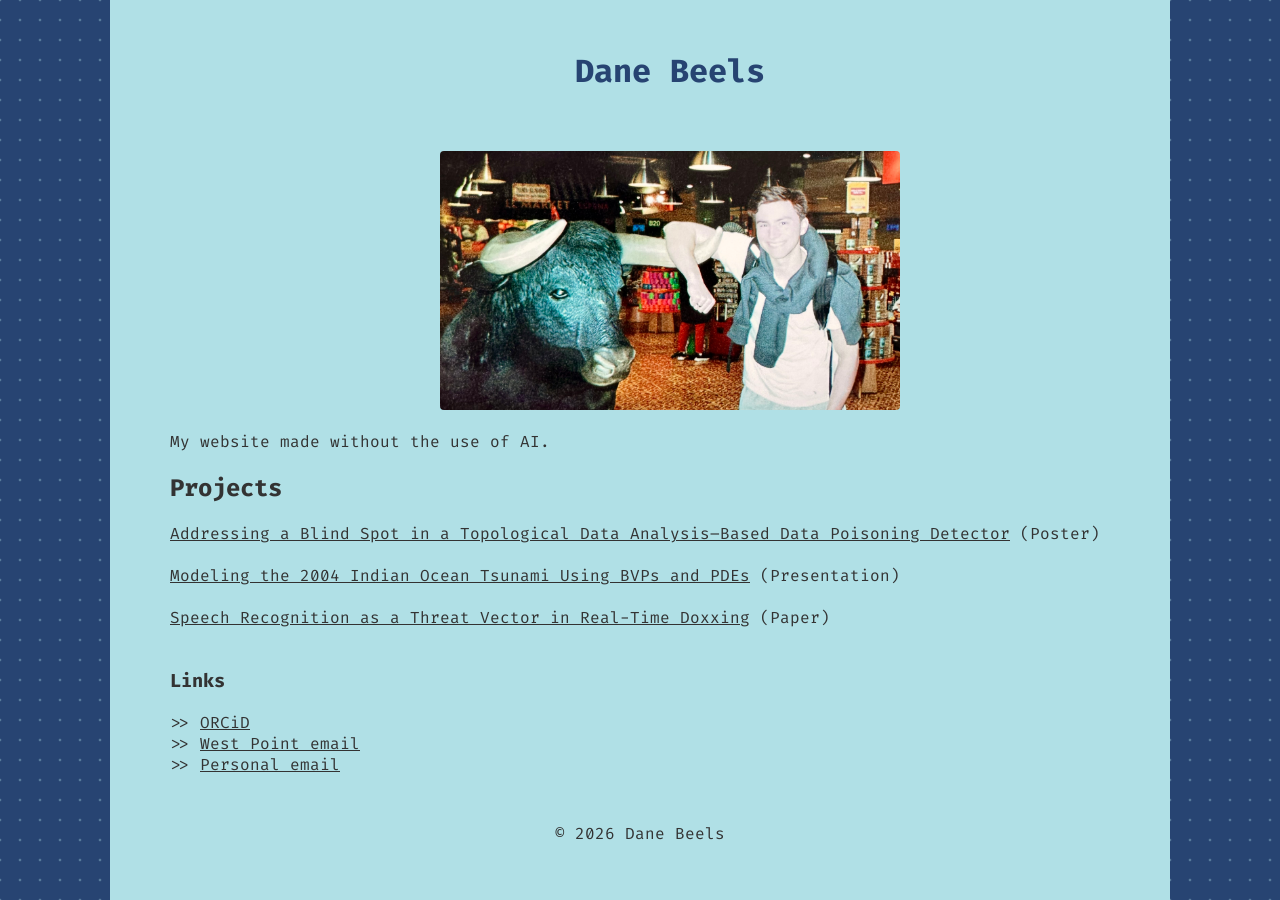
==== index.html @ ebd02419 "Added projects" ====
<!DOCTYPE html>
<html lang="en">
  <head>
    <meta charset="UTF-8">

    <!-- Standard Favicons -->
    <link rel="icon" type="image/x-icon" href="favicon_io/favicon.ico">
    <link rel="icon" type="image/png" sizes="32x32" href="favicon_io/favicon-32x32.png">
    <link rel="icon" type="image/png" sizes="16x16" href="favicon_io/favicon-16x16.png">

    <!-- Apple Devices -->
    <link rel="apple-touch-icon" sizes="180x180" href="favicon_io/apple-touch-icon.png">

    <!-- Android/Chrome Manifest -->
    <link rel="manifest" href="favicon_io/site.webmanifest">

    <meta name="viewport" content="width=device-width, initial-scale=1.0">
    <meta http-equiv="X-UA-Compatible" content="ie=edge">
    <title>Dane Beels</title>
    <link rel="stylesheet" href="styles.css">

    <link rel="preconnect" href="https://fonts.googleapis.com">
    <link rel="preconnect" href="https://fonts.gstatic.com" crossorigin>
    <link href="https://fonts.googleapis.com/css2?family=Fira+Code:wght@300..700&display=swap" rel="stylesheet">
  </head>
  <body>
    <div class="side-bar side-bar--left" aria-hidden="true"></div>
    <div class="side-bar side-bar--right" aria-hidden="true"></div>
    <main>
        <br><h1 class="text-center">Dane Beels</h1><br>

        <figure id="profile-pic">
          <img src="DaneBull.jpg" alt="Picture of me and a bull">
        </figure>
        
        My website made without the use of AI.<br>

        <h2>Projects</h2>

        <a href="pdfs/tda_poster.pdf">Addressing a Blind Spot in a Topological Data Analysis–Based Data Poisoning Detector</a> (Poster)<br><br>
        
        <a href="pdfs/tsunami_pdes.pdf">Modeling the 2004 Indian Ocean Tsunami Using BVPs and PDEs</a> (Presentation)<br><br>

        <a href="pdfs/real_time_doxxing.pdf">Speech Recognition as a Threat Vector in Real-Time Doxxing</a> (Paper)<br><br>

        <h3>Links</h3>
        
        >> <a href="https://orcid.org/0009-0001-8528-115X">ORCiD</a><br>

        >> <a href="mailto:christian.beels@westpoint.edu">West Point email</a><br>

        >> <a href="mailto:cdanebeels@gmail.com">Personal email</a><br>
    </main>
    <footer class="text-center">
        &copy; <span id="year"></span> Dane Beels
    </footer>
    <script src="index.js"></script>
  </body>
</html>
---- styles.css ----
body {
  background-color: powderblue;
  font-family: "Fira Code", monospace;
  font-size: 1rem;
  color: #333333;
  margin-left: 110px;
  margin-right: 110px;
}

.text-center {
  text-align: center;
}

.side-bar {
  position: fixed;
  top: 0;
  bottom: 0;
  width: 110px;
  background-color: #274472;
  background-image: radial-gradient(circle, rgba(176, 224, 230, 0.35) 1.5px, transparent 1.6px);
  background-size: 20px 20px;
  background-position: 10px 10px;
  z-index: -1;
}
.side-bar--left { left: 0; }
.side-bar--right { right: 0; }

@media (max-width: 900px) {
  .side-bar {
    display: none;
  }
  body {
    margin-left: 0;
    margin-right: 0;
  }
}

h1 {
  color: #274472;
}
p {
  color: #2F4F4F;
}
footer {
  margin-top: 3rem;
}
a {
  color: #333333;
}
a:visited {
  color: #333333;
}
#profile-pic img {
  width: 50%;
  aspect-ratio: 16 / 9;
  object-fit: cover;
  height: auto;
  border-radius: 4px;
}
#profile-pic {
  text-align: center;
}
main {
  padding-left: 60px;
}
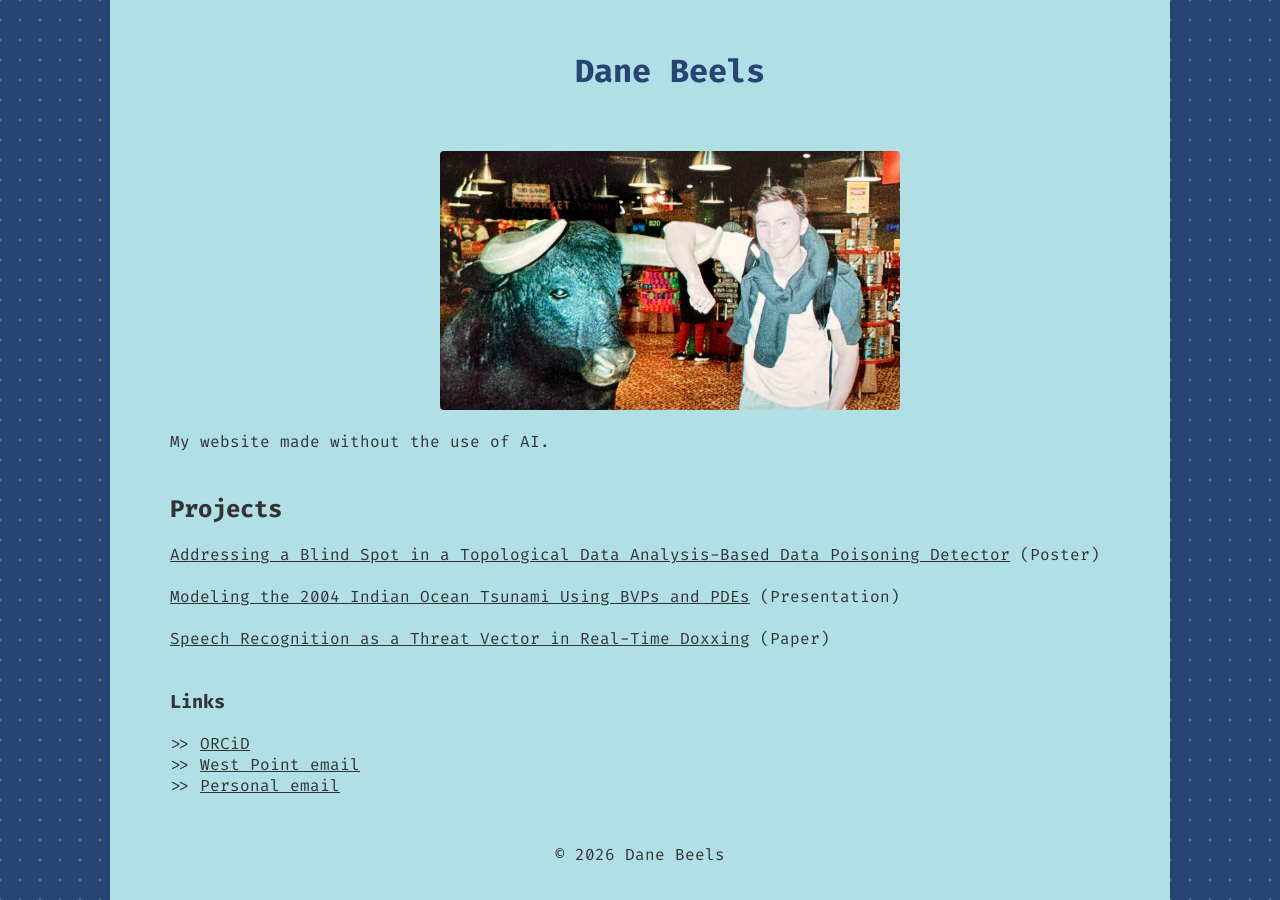
==== commit 32654d82: "Minor changes" ====
--- a/index.html
+++ b/index.html
@@ -33,11 +33,11 @@
           <img src="DaneBull.jpg" alt="Picture of me and a bull">
         </figure>
         
-        My website made without the use of AI.<br>
+        My website made without the use of AI.<br><br>
 
         <h2>Projects</h2>
 
-        <a href="pdfs/tda_poster.pdf">Addressing a Blind Spot in a Topological Data Analysis–Based Data Poisoning Detector</a> (Poster)<br><br>
+        <a href="pdfs/tda_poster.pdf">Addressing a Blind Spot in a Topological Data Analysis-Based Data Poisoning Detector</a> (Poster)<br><br>
         
         <a href="pdfs/tsunami_pdes.pdf">Modeling the 2004 Indian Ocean Tsunami Using BVPs and PDEs</a> (Presentation)<br><br>
 
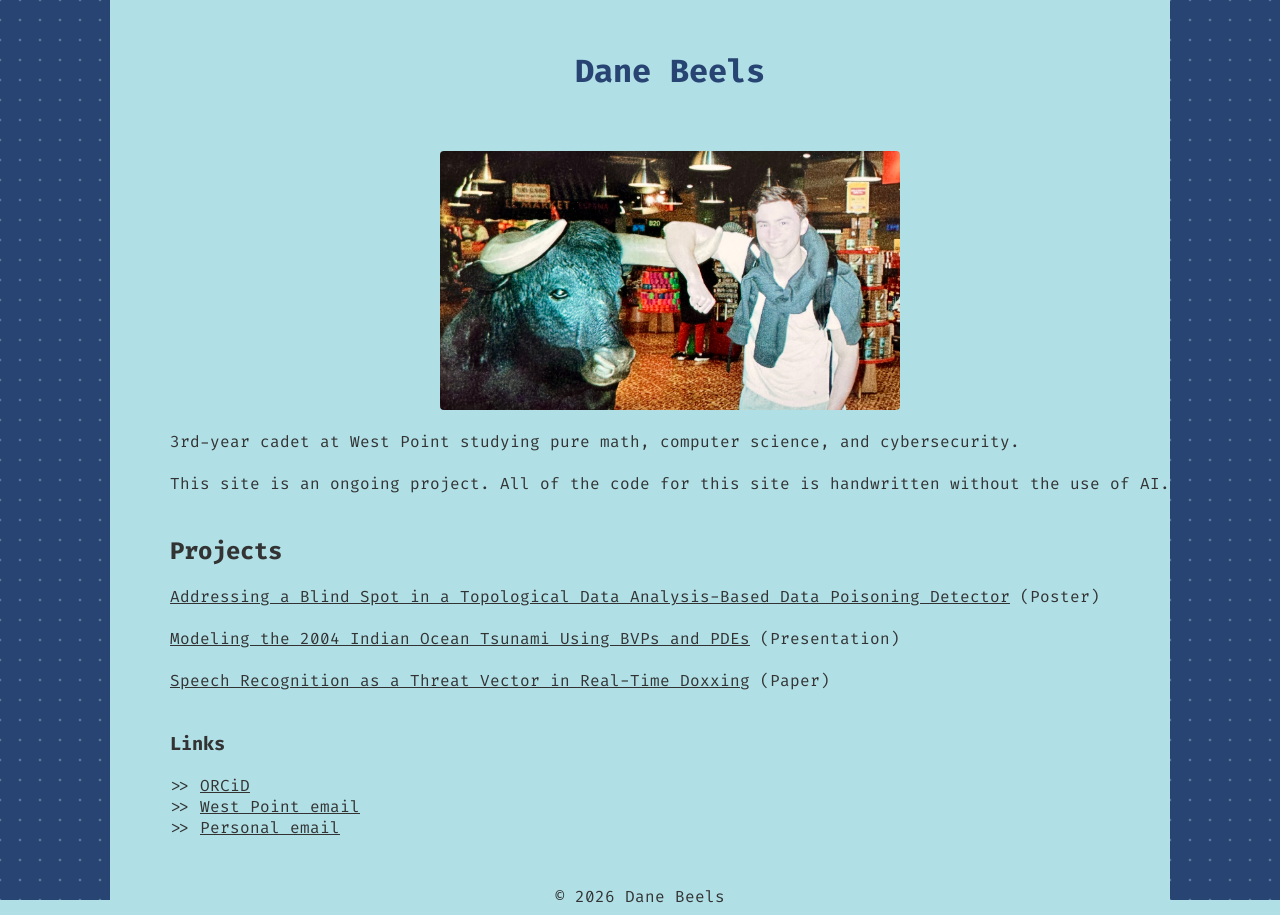
==== commit b7c62d5e: "Updated index html" ====
--- a/index.html
+++ b/index.html
@@ -33,7 +33,9 @@
           <img src="DaneBull.jpg" alt="Picture of me and a bull">
         </figure>
         
-        My website made without the use of AI.<br><br>
+        3rd-year cadet at West Point studying pure math, computer science, and cybersecurity.<br><br>
+        
+        This site is an ongoing project. All of the code for this site is handwritten without the use of AI.<br><br>
 
         <h2>Projects</h2>
 
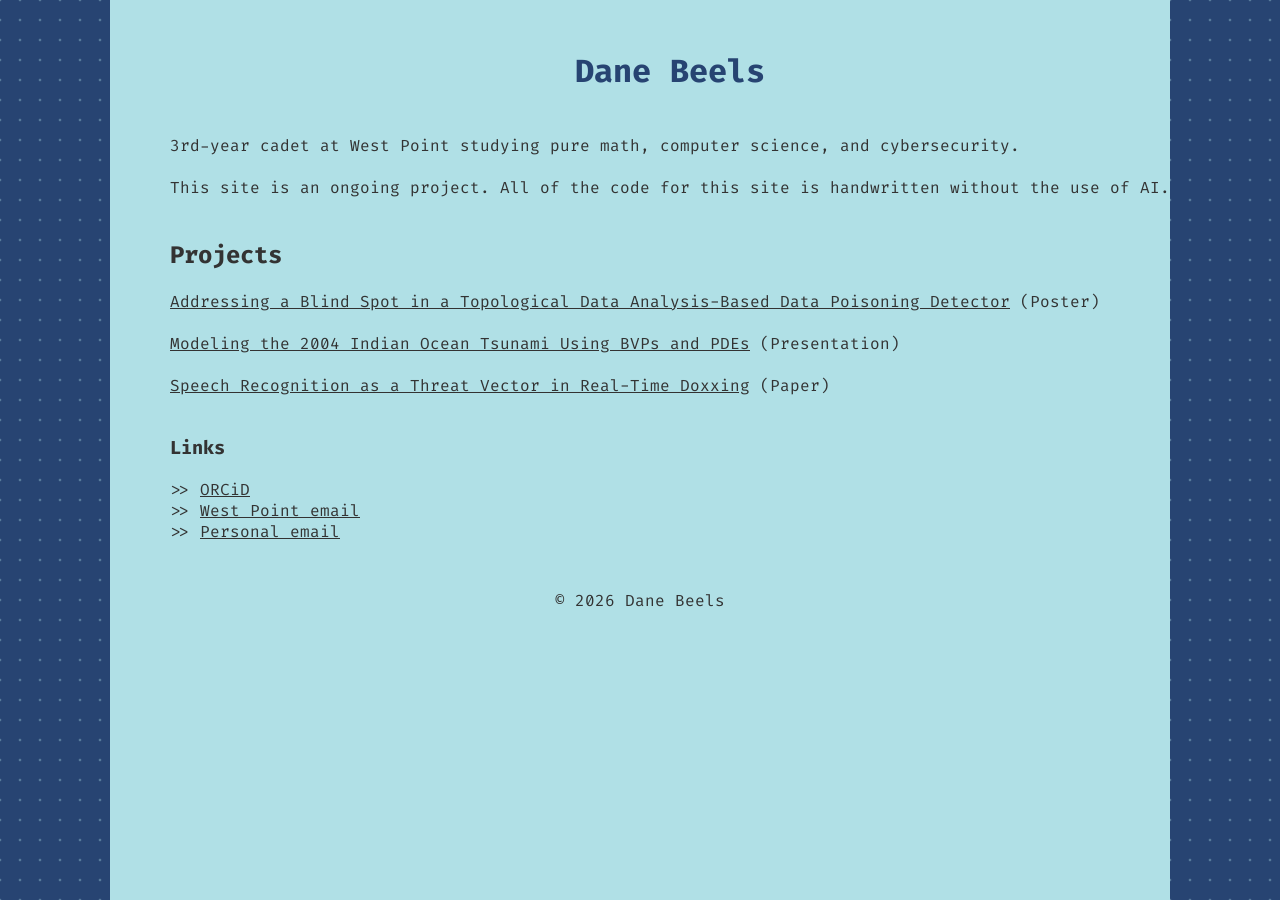
==== commit 306c175b: "rm photo" ====
--- a/index.html
+++ b/index.html
@@ -28,10 +28,6 @@
     <div class="side-bar side-bar--right" aria-hidden="true"></div>
     <main>
         <br><h1 class="text-center">Dane Beels</h1><br>
-
-        <figure id="profile-pic">
-          <img src="DaneBull.jpg" alt="Picture of me and a bull">
-        </figure>
         
         3rd-year cadet at West Point studying pure math, computer science, and cybersecurity.<br><br>
         
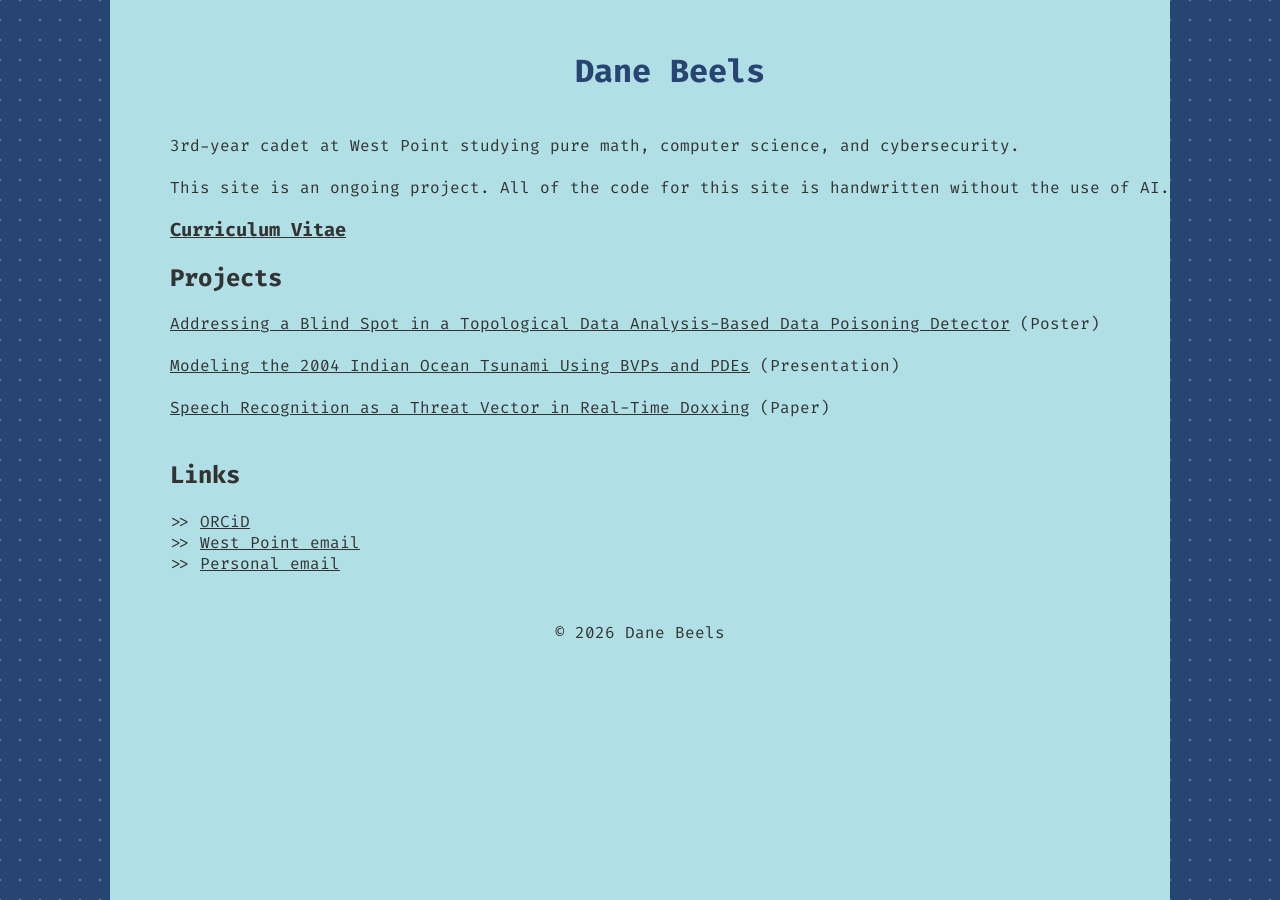
==== commit 3d2c1ced: "added cv" ====
--- a/index.html
+++ b/index.html
@@ -31,7 +31,9 @@
         
         3rd-year cadet at West Point studying pure math, computer science, and cybersecurity.<br><br>
         
-        This site is an ongoing project. All of the code for this site is handwritten without the use of AI.<br><br>
+        This site is an ongoing project. All of the code for this site is handwritten without the use of AI.
+
+        <h3><a href="pdfs/cv.pdf">Curriculum Vitae</a></h3>
 
         <h2>Projects</h2>
 
@@ -41,7 +43,7 @@
 
         <a href="pdfs/real_time_doxxing.pdf">Speech Recognition as a Threat Vector in Real-Time Doxxing</a> (Paper)<br><br>
 
-        <h3>Links</h3>
+        <h2>Links</h2>
         
         >> <a href="https://orcid.org/0009-0001-8528-115X">ORCiD</a><br>
 
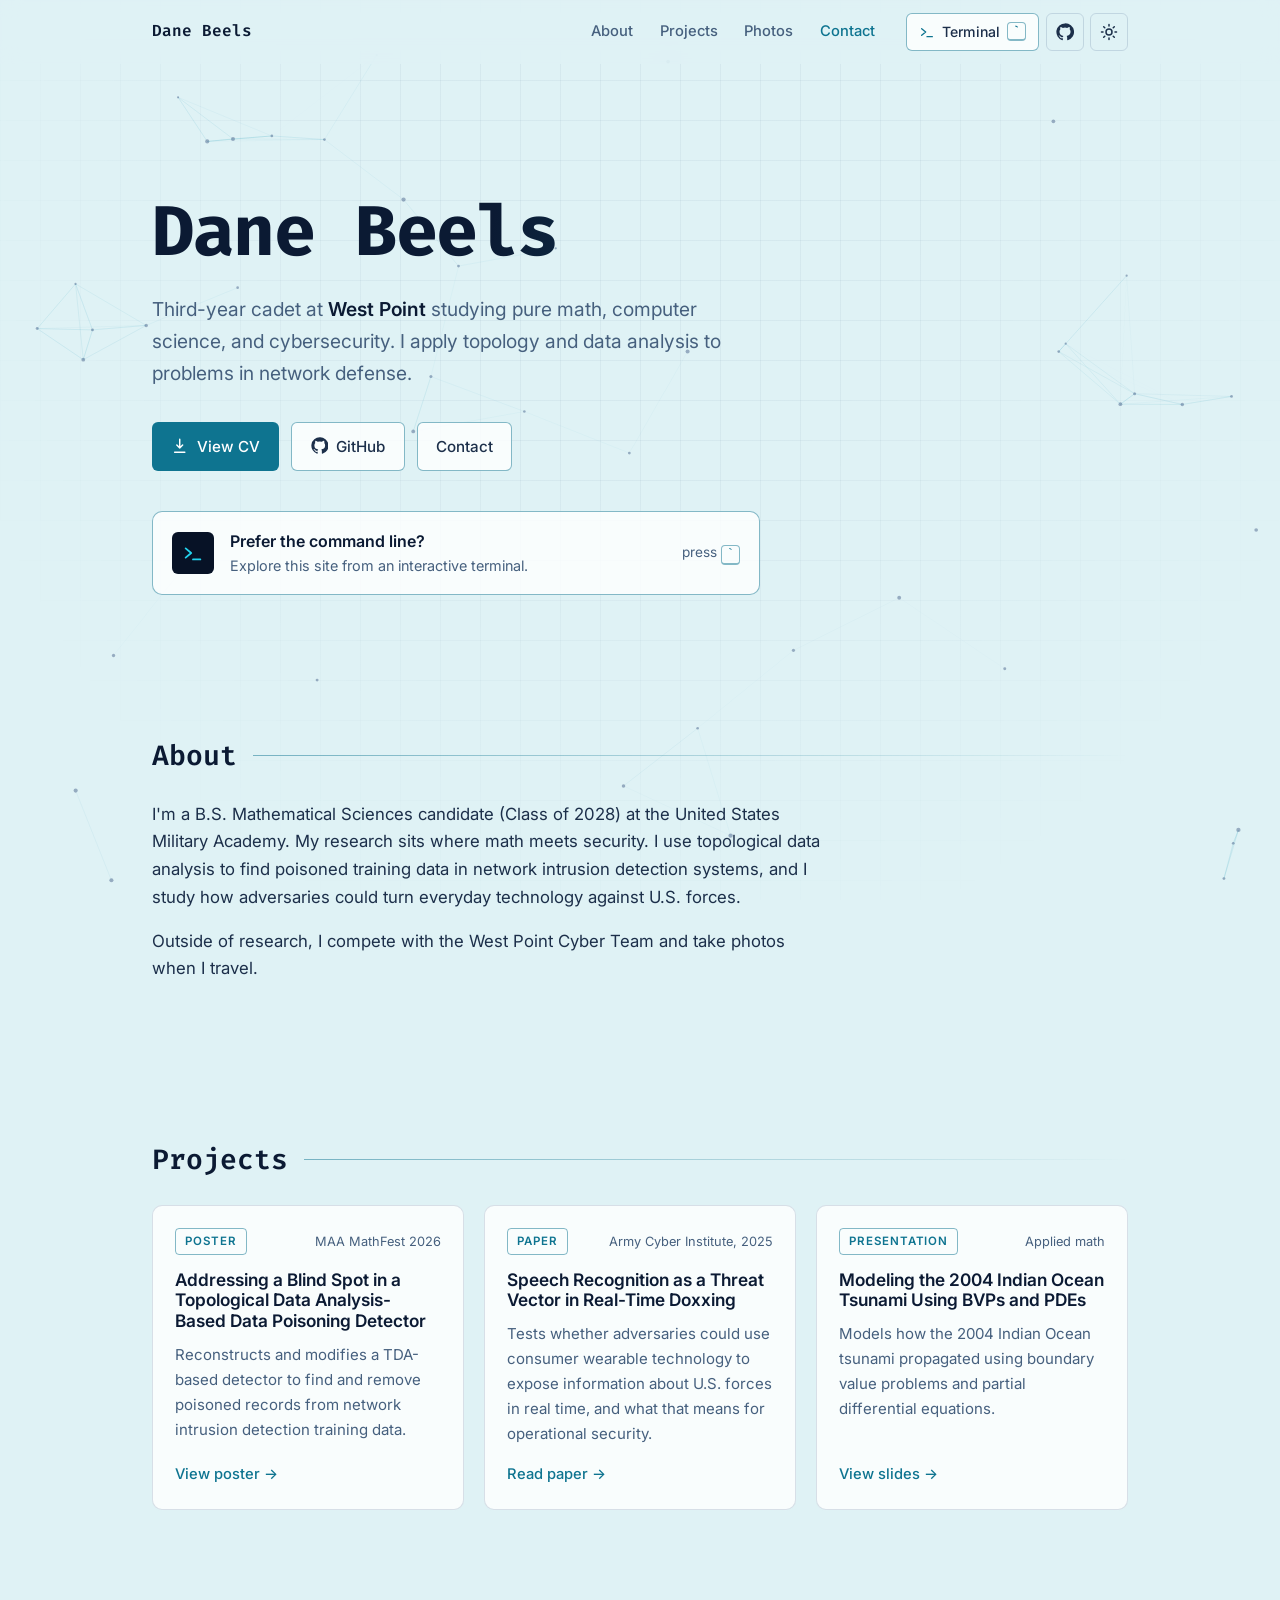
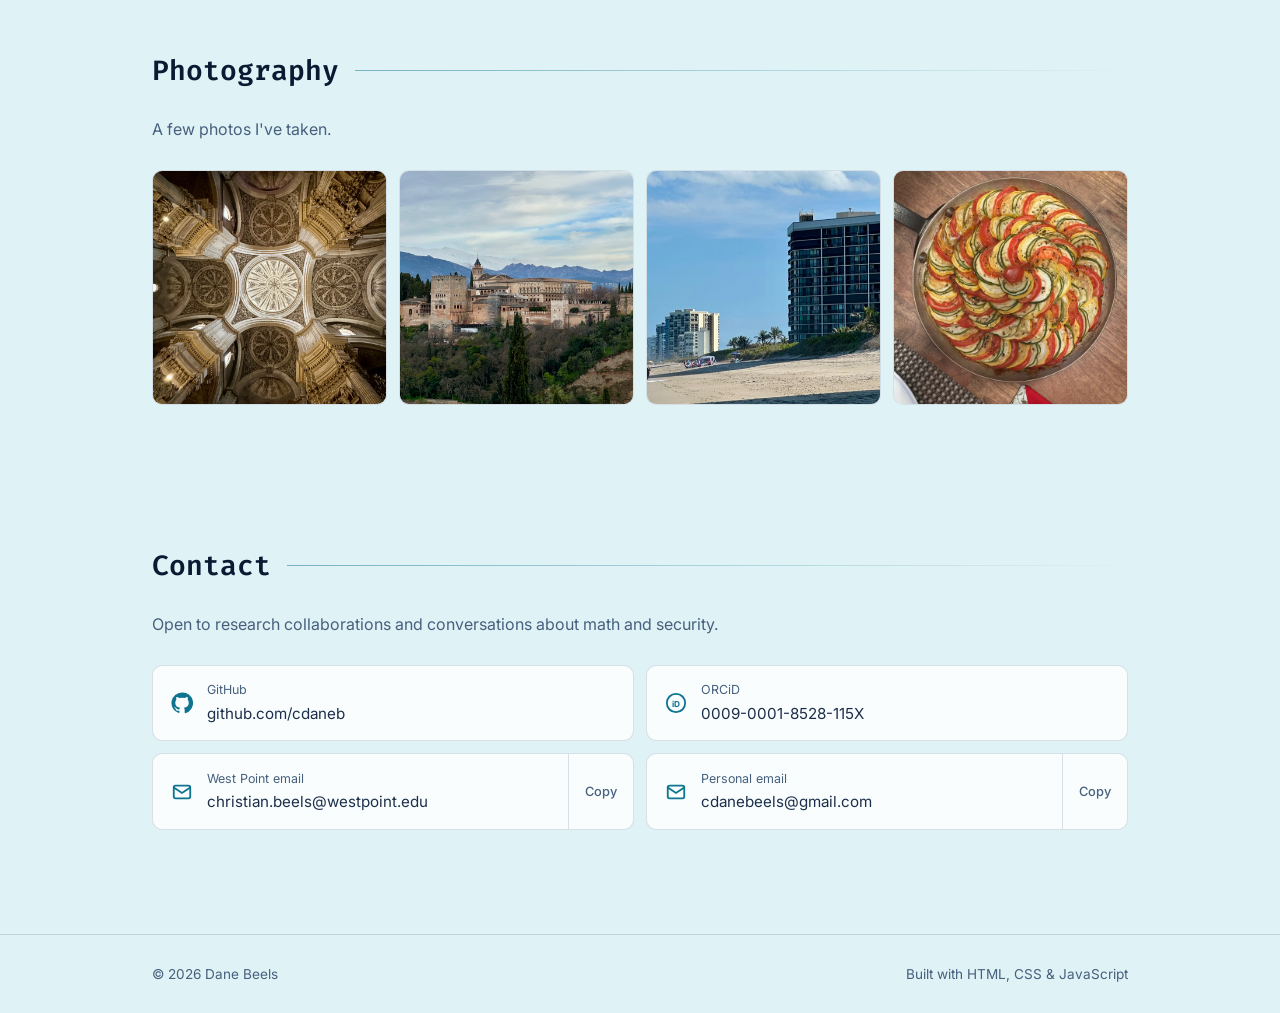
==== commit 0e86d1b0: "minor changes" ====
--- a/index.html
+++ b/index.html
@@ -1,59 +1,292 @@
 <!DOCTYPE html>
-<html lang="en">
+<html lang="en" data-theme="dark">
   <head>
     <meta charset="UTF-8">
-
-    <!-- Standard Favicons -->
+    <meta name="viewport" content="width=device-width, initial-scale=1.0">
+    <title>Dane Beels</title>
+    <meta name="description" content="Dane Beels: West Point cadet studying mathematical sciences, computer science, and cybersecurity. Research in topological data analysis and network defense.">
+    <meta name="author" content="Christian Dane Beels">
+    <link rel="canonical" href="https://cdaneb.github.io/">
+
+    <!-- Open Graph / social -->
+    <meta property="og:type" content="website">
+    <meta property="og:url" content="https://cdaneb.github.io/">
+    <meta property="og:title" content="Dane Beels">
+    <meta property="og:description" content="West Point cadet studying math, computer science, and cybersecurity.">
+    <meta name="twitter:card" content="summary">
+
+    <meta name="theme-color" content="#0B1A33">
+
+    <!-- Favicons -->
     <link rel="icon" type="image/x-icon" href="favicon_io/favicon.ico">
     <link rel="icon" type="image/png" sizes="32x32" href="favicon_io/favicon-32x32.png">
     <link rel="icon" type="image/png" sizes="16x16" href="favicon_io/favicon-16x16.png">
-
-    <!-- Apple Devices -->
     <link rel="apple-touch-icon" sizes="180x180" href="favicon_io/apple-touch-icon.png">
-
-    <!-- Android/Chrome Manifest -->
     <link rel="manifest" href="favicon_io/site.webmanifest">
 
-    <meta name="viewport" content="width=device-width, initial-scale=1.0">
-    <meta http-equiv="X-UA-Compatible" content="ie=edge">
-    <title>Dane Beels</title>
-    <link rel="stylesheet" href="styles.css">
-
+    <!-- Fonts -->
     <link rel="preconnect" href="https://fonts.googleapis.com">
     <link rel="preconnect" href="https://fonts.gstatic.com" crossorigin>
-    <link href="https://fonts.googleapis.com/css2?family=Fira+Code:wght@300..700&display=swap" rel="stylesheet">
+    <link href="https://fonts.googleapis.com/css2?family=Fira+Code:wght@400;500;600;700&family=Inter:wght@400;500;600;700&display=swap" rel="stylesheet">
+
+    <!-- Apply saved / preferred theme before first paint to avoid a flash -->
+    <script>
+      (function () {
+        var theme = "dark";
+        try {
+          var saved = localStorage.getItem("theme");
+          if (saved === "light" || saved === "dark") theme = saved;
+          else if (window.matchMedia("(prefers-color-scheme: light)").matches) theme = "light";
+        } catch (e) {}
+        document.documentElement.setAttribute("data-theme", theme);
+        document.documentElement.classList.add("js");
+      })();
+    </script>
+
+    <link rel="stylesheet" href="styles.css">
   </head>
   <body>
-    <div class="side-bar side-bar--left" aria-hidden="true"></div>
-    <div class="side-bar side-bar--right" aria-hidden="true"></div>
-    <main>
-        <br><h1 class="text-center">Dane Beels</h1><br>
-        
-        3rd-year cadet at West Point studying pure math, computer science, and cybersecurity.<br><br>
-        
-        This site is an ongoing project. All of the code for this site is handwritten without the use of AI.
-
-        <h3><a href="pdfs/cv.pdf">Curriculum Vitae</a></h3>
-
-        <h2>Projects</h2>
-
-        <a href="pdfs/tda_poster.pdf">Addressing a Blind Spot in a Topological Data Analysis-Based Data Poisoning Detector</a> (Poster)<br><br>
-        
-        <a href="pdfs/tsunami_pdes.pdf">Modeling the 2004 Indian Ocean Tsunami Using BVPs and PDEs</a> (Presentation)<br><br>
-
-        <a href="pdfs/real_time_doxxing.pdf">Speech Recognition as a Threat Vector in Real-Time Doxxing</a> (Paper)<br><br>
-
-        <h2>Links</h2>
-        
-        >> <a href="https://orcid.org/0009-0001-8528-115X">ORCiD</a><br>
-
-        >> <a href="mailto:christian.beels@westpoint.edu">West Point email</a><br>
-
-        >> <a href="mailto:cdanebeels@gmail.com">Personal email</a><br>
+    <a class="skip-link" href="#main">Skip to content</a>
+
+    <canvas id="bg-canvas" aria-hidden="true"></canvas>
+    <div class="bg-grid" aria-hidden="true"></div>
+
+    <!-- ============ NAV ============ -->
+    <header class="site-header">
+      <nav class="nav container" aria-label="Primary">
+        <a class="nav__logo" href="#top">Dane Beels</a>
+
+        <button class="nav__toggle" type="button" aria-expanded="false" aria-controls="nav-menu" aria-label="Toggle navigation">
+          <span></span><span></span><span></span>
+        </button>
+
+        <div class="nav__menu" id="nav-menu">
+          <ul class="nav__links">
+            <li><a href="#about">About</a></li>
+            <li><a href="#projects">Projects</a></li>
+            <li><a href="#photos">Photos</a></li>
+            <li><a href="#contact">Contact</a></li>
+          </ul>
+          <div class="nav__actions">
+            <button class="term-btn" type="button" data-open-terminal title="Open the terminal">
+              <svg viewBox="0 0 24 24" aria-hidden="true"><path d="M4 17l6-5-6-5M12 19h8" fill="none" stroke="currentColor" stroke-width="2" stroke-linecap="round" stroke-linejoin="round"/></svg>
+              Terminal <kbd aria-hidden="true">`</kbd>
+            </button>
+            <a class="icon-btn" href="https://github.com/cdaneb" target="_blank" rel="noopener" aria-label="GitHub profile" title="GitHub">
+              <svg viewBox="0 0 24 24" aria-hidden="true"><path fill="currentColor" d="M12 .5a11.5 11.5 0 0 0-3.64 22.41c.58.1.79-.25.79-.56v-2c-3.2.7-3.88-1.37-3.88-1.37-.53-1.33-1.29-1.69-1.29-1.69-1.04-.71.08-.7.08-.7 1.16.08 1.77 1.19 1.77 1.19 1.03 1.77 2.7 1.26 3.36.96.1-.75.4-1.26.73-1.55-2.56-.29-5.25-1.28-5.25-5.69 0-1.26.45-2.29 1.19-3.1-.12-.29-.52-1.46.11-3.05 0 0 .97-.31 3.17 1.18a11 11 0 0 1 5.77 0c2.2-1.49 3.17-1.18 3.17-1.18.63 1.59.23 2.76.11 3.05.74.81 1.19 1.84 1.19 3.1 0 4.42-2.69 5.39-5.26 5.68.41.36.78 1.06.78 2.14v3.17c0 .31.21.67.8.56A11.5 11.5 0 0 0 12 .5Z"/></svg>
+            </a>
+            <button class="icon-btn" type="button" id="theme-toggle" aria-label="Toggle light/dark theme" title="Toggle theme">
+              <svg class="icon-sun" viewBox="0 0 24 24" aria-hidden="true"><circle cx="12" cy="12" r="4" fill="none" stroke="currentColor" stroke-width="2"/><path d="M12 2v2M12 20v2M4.93 4.93l1.41 1.41M17.66 17.66l1.41 1.41M2 12h2M20 12h2M4.93 19.07l1.41-1.41M17.66 6.34l1.41-1.41" stroke="currentColor" stroke-width="2" stroke-linecap="round"/></svg>
+              <svg class="icon-moon" viewBox="0 0 24 24" aria-hidden="true"><path d="M21 12.8A9 9 0 1 1 11.2 3a7 7 0 0 0 9.8 9.8Z" fill="none" stroke="currentColor" stroke-width="2" stroke-linejoin="round"/></svg>
+            </button>
+          </div>
+        </div>
+      </nav>
+    </header>
+
+    <main id="main">
+      <!-- ============ HERO ============ -->
+      <section class="hero container" id="top">
+        <h1 class="hero__name">Dane Beels</h1>
+        <p class="hero__lead">
+          Third-year cadet at <strong>West Point</strong> studying pure math, computer science, and cybersecurity.
+          I apply topology and data analysis to problems in network defense.
+        </p>
+        <div class="hero__cta">
+          <a class="btn btn--primary" href="pdfs/beels_cv.pdf" target="_blank" rel="noopener">
+            <svg viewBox="0 0 24 24" aria-hidden="true"><path d="M12 3v12m0 0l-4-4m4 4l4-4M5 21h14" fill="none" stroke="currentColor" stroke-width="2" stroke-linecap="round" stroke-linejoin="round"/></svg>
+            View CV
+          </a>
+          <a class="btn btn--ghost" href="https://github.com/cdaneb" target="_blank" rel="noopener">
+            <svg viewBox="0 0 24 24" aria-hidden="true"><path fill="currentColor" d="M12 .5a11.5 11.5 0 0 0-3.64 22.41c.58.1.79-.25.79-.56v-2c-3.2.7-3.88-1.37-3.88-1.37-.53-1.33-1.29-1.69-1.29-1.69-1.04-.71.08-.7.08-.7 1.16.08 1.77 1.19 1.77 1.19 1.03 1.77 2.7 1.26 3.36.96.1-.75.4-1.26.73-1.55-2.56-.29-5.25-1.28-5.25-5.69 0-1.26.45-2.29 1.19-3.1-.12-.29-.52-1.46.11-3.05 0 0 .97-.31 3.17 1.18a11 11 0 0 1 5.77 0c2.2-1.49 3.17-1.18 3.17-1.18.63 1.59.23 2.76.11 3.05.74.81 1.19 1.84 1.19 3.1 0 4.42-2.69 5.39-5.26 5.68.41.36.78 1.06.78 2.14v3.17c0 .31.21.67.8.56A11.5 11.5 0 0 0 12 .5Z"/></svg>
+            GitHub
+          </a>
+          <a class="btn btn--ghost" href="#contact">Contact</a>
+        </div>
+
+        <!-- Prominent launcher for the interactive terminal -->
+        <button class="launcher" type="button" data-open-terminal>
+          <span class="launcher__icon" aria-hidden="true">
+            <svg viewBox="0 0 24 24"><path d="M4 17l6-5-6-5M12 19h8" fill="none" stroke="currentColor" stroke-width="2" stroke-linecap="round" stroke-linejoin="round"/></svg>
+          </span>
+          <span class="launcher__text">
+            <span class="launcher__title">Prefer the command line?</span>
+            <span class="launcher__sub">Explore this site from an interactive terminal.</span>
+          </span>
+          <span class="launcher__key" aria-hidden="true">press <kbd>`</kbd></span>
+        </button>
+      </section>
+
+      <!-- ============ ABOUT ============ -->
+      <section class="section container reveal" id="about" aria-labelledby="about-h">
+        <h2 class="section__title" id="about-h">About</h2>
+        <div class="prose">
+          <p>
+            I'm a B.S. Mathematical Sciences candidate (Class of 2028) at the United States Military Academy.
+            My research sits where math meets security. I use topological data analysis to find poisoned
+            training data in network intrusion detection systems, and I study how adversaries could turn everyday technology against U.S. forces.
+          </p>
+          <p>
+            Outside of research, I compete with the West Point Cyber Team and take photos when I travel.
+          </p>
+        </div>
+      </section>
+
+      <!-- ============ PROJECTS ============ -->
+      <section class="section container reveal" id="projects" aria-labelledby="projects-h">
+        <h2 class="section__title" id="projects-h">Projects</h2>
+
+        <div class="cards">
+          <article class="card">
+            <header class="card__head">
+              <span class="badge">Poster</span>
+              <span class="card__meta">MAA MathFest 2026</span>
+            </header>
+            <h3 class="card__title">Addressing a Blind Spot in a Topological Data Analysis-Based Data Poisoning Detector</h3>
+            <p class="card__desc">
+              Reconstructs and modifies a TDA-based detector to find and remove poisoned records from network intrusion detection training data.
+            </p>
+            <a class="card__link" href="pdfs/tda_poster.pdf" target="_blank" rel="noopener">View poster <span aria-hidden="true">→</span><span class="sr-only"> (PDF, opens in new tab)</span></a>
+          </article>
+
+          <article class="card">
+            <header class="card__head">
+              <span class="badge">Paper</span>
+              <span class="card__meta">Army Cyber Institute, 2025</span>
+            </header>
+            <h3 class="card__title">Speech Recognition as a Threat Vector in Real-Time Doxxing</h3>
+            <p class="card__desc">
+              Tests whether adversaries could use consumer wearable technology to expose information about U.S. forces in real time,
+              and what that means for operational security.
+            </p>
+            <a class="card__link" href="pdfs/real_time_doxxing.pdf" target="_blank" rel="noopener">Read paper <span aria-hidden="true">→</span><span class="sr-only"> (PDF, opens in new tab)</span></a>
+          </article>
+
+          <article class="card">
+            <header class="card__head">
+              <span class="badge">Presentation</span>
+              <span class="card__meta">Applied math</span>
+            </header>
+            <h3 class="card__title">Modeling the 2004 Indian Ocean Tsunami Using BVPs and PDEs</h3>
+            <p class="card__desc">
+              Models how the 2004 Indian Ocean tsunami propagated using boundary value problems and partial differential equations.
+            </p>
+            <a class="card__link" href="pdfs/tsunami_pdes.pdf" target="_blank" rel="noopener">View slides <span aria-hidden="true">→</span><span class="sr-only"> (PDF, opens in new tab)</span></a>
+          </article>
+        </div>
+      </section>
+
+      <!-- ============ PHOTOS ============ -->
+      <section class="section container reveal" id="photos" aria-labelledby="photos-h">
+        <h2 class="section__title" id="photos-h">Photography</h2>
+        <p class="section__lead">A few photos I've taken.</p>
+
+        <ul class="gallery">
+          <li>
+            <a class="gallery__item" href="images/web/granada-cathedral.jpg" data-caption="Granada Cathedral, Spain">
+              <img src="images/web/granada-cathedral-thumb.jpg" width="800" height="800" loading="lazy"
+                   alt="Looking straight up at the ornate carved stone vaults and central dome of Granada Cathedral">
+            </a>
+          </li>
+          <li>
+            <a class="gallery__item" href="images/web/alhambra.jpg" data-caption="The Alhambra and the Sierra Nevada, Granada">
+              <img src="images/web/alhambra-thumb.jpg" width="800" height="800" loading="lazy"
+                   alt="The Alhambra fortress on a wooded hill with snow-capped mountains behind it">
+            </a>
+          </li>
+          <li>
+            <a class="gallery__item" href="images/web/hutchinson-island.jpg" data-caption="Hutchinson Island, Florida">
+              <img src="images/web/hutchinson-island-thumb.jpg" width="800" height="450" loading="lazy"
+                   alt="A long sandy beach lined with high-rise condominiums under a blue sky">
+            </a>
+          </li>
+          <li>
+            <a class="gallery__item" href="images/web/ratatouille.jpg" data-caption="Ratatouille">
+              <img src="images/web/ratatouille-thumb.jpg" width="600" height="800" loading="lazy"
+                   alt="Overhead view of a ratatouille with spiraled slices of zucchini, squash, and tomato in a skillet">
+            </a>
+          </li>
+        </ul>
+      </section>
+
+      <!-- ============ CONTACT ============ -->
+      <section class="section container reveal" id="contact" aria-labelledby="contact-h">
+        <h2 class="section__title" id="contact-h">Contact</h2>
+        <p class="section__lead">Open to research collaborations and conversations about math and security.</p>
+
+        <ul class="links">
+          <li class="link-row">
+            <a href="https://github.com/cdaneb" target="_blank" rel="noopener">
+              <svg viewBox="0 0 24 24" aria-hidden="true"><path fill="currentColor" d="M12 .5a11.5 11.5 0 0 0-3.64 22.41c.58.1.79-.25.79-.56v-2c-3.2.7-3.88-1.37-3.88-1.37-.53-1.33-1.29-1.69-1.29-1.69-1.04-.71.08-.7.08-.7 1.16.08 1.77 1.19 1.77 1.19 1.03 1.77 2.7 1.26 3.36.96.1-.75.4-1.26.73-1.55-2.56-.29-5.25-1.28-5.25-5.69 0-1.26.45-2.29 1.19-3.1-.12-.29-.52-1.46.11-3.05 0 0 .97-.31 3.17 1.18a11 11 0 0 1 5.77 0c2.2-1.49 3.17-1.18 3.17-1.18.63 1.59.23 2.76.11 3.05.74.81 1.19 1.84 1.19 3.1 0 4.42-2.69 5.39-5.26 5.68.41.36.78 1.06.78 2.14v3.17c0 .31.21.67.8.56A11.5 11.5 0 0 0 12 .5Z"/></svg>
+              <span class="link-row__label">GitHub</span>
+              <span class="link-row__value">github.com/cdaneb</span>
+            </a>
+          </li>
+          <li class="link-row">
+            <a href="https://orcid.org/0009-0001-8528-115X" target="_blank" rel="noopener">
+              <svg viewBox="0 0 24 24" aria-hidden="true"><circle cx="12" cy="12" r="10" fill="none" stroke="currentColor" stroke-width="2"/><text x="12" y="16" text-anchor="middle" font-size="9" font-family="Inter, sans-serif" font-weight="700" fill="currentColor">iD</text></svg>
+              <span class="link-row__label">ORCiD</span>
+              <span class="link-row__value">0009-0001-8528-115X</span>
+            </a>
+          </li>
+          <li class="link-row">
+            <a href="mailto:christian.beels@westpoint.edu">
+              <svg viewBox="0 0 24 24" aria-hidden="true"><rect x="3" y="5" width="18" height="14" rx="2" fill="none" stroke="currentColor" stroke-width="2"/><path d="M3 7l9 6 9-6" fill="none" stroke="currentColor" stroke-width="2"/></svg>
+              <span class="link-row__label">West Point email</span>
+              <span class="link-row__value">christian.beels@westpoint.edu</span>
+            </a>
+            <button class="copy-btn" type="button" data-copy="christian.beels@westpoint.edu" aria-label="Copy West Point email">Copy</button>
+          </li>
+          <li class="link-row">
+            <a href="mailto:cdanebeels@gmail.com">
+              <svg viewBox="0 0 24 24" aria-hidden="true"><rect x="3" y="5" width="18" height="14" rx="2" fill="none" stroke="currentColor" stroke-width="2"/><path d="M3 7l9 6 9-6" fill="none" stroke="currentColor" stroke-width="2"/></svg>
+              <span class="link-row__label">Personal email</span>
+              <span class="link-row__value">cdanebeels@gmail.com</span>
+            </a>
+            <button class="copy-btn" type="button" data-copy="cdanebeels@gmail.com" aria-label="Copy personal email">Copy</button>
+          </li>
+        </ul>
+      </section>
     </main>
-    <footer class="text-center">
-        &copy; <span id="year"></span> Dane Beels
+
+    <footer class="site-footer">
+      <div class="container site-footer__inner">
+        <p>&copy; <span id="year">2026</span> Dane Beels</p>
+        <p>Built with HTML, CSS &amp; JavaScript</p>
+      </div>
     </footer>
+
+    <!-- ============ INTERACTIVE TERMINAL ============ -->
+    <dialog class="shell" id="shell" aria-label="Interactive terminal">
+      <div class="terminal">
+        <div class="terminal__bar">
+          <span class="dot dot--r"></span><span class="dot dot--y"></span><span class="dot dot--g"></span>
+          <span class="terminal__title">dane@westpoint: ~ (type "help")</span>
+          <button class="shell__close" type="button" data-close-terminal aria-label="Close terminal">×</button>
+        </div>
+        <div class="terminal__body shell__body">
+          <div class="shell__output" id="shell-output" aria-live="polite"></div>
+          <form class="shell__form" id="shell-form" autocomplete="off">
+            <label for="shell-input" class="t-prompt">guest@westpoint:~$</label>
+            <input id="shell-input" class="shell__input" type="text" spellcheck="false" autocapitalize="off">
+          </form>
+        </div>
+      </div>
+    </dialog>
+
+    <!-- ============ PHOTO LIGHTBOX ============ -->
+    <dialog class="lightbox" id="lightbox" aria-label="Photo viewer">
+      <figure class="lightbox__figure">
+        <img class="lightbox__img" id="lightbox-img" alt="">
+        <figcaption class="lightbox__caption" id="lightbox-caption"></figcaption>
+      </figure>
+      <button class="lightbox__btn lightbox__close" type="button" data-lightbox="close" aria-label="Close photo">×</button>
+      <button class="lightbox__btn lightbox__prev" type="button" data-lightbox="prev" aria-label="Previous photo">‹</button>
+      <button class="lightbox__btn lightbox__next" type="button" data-lightbox="next" aria-label="Next photo">›</button>
+    </dialog>
+
+    <div class="toast" id="toast" role="status" aria-live="polite"></div>
+
     <script src="index.js"></script>
   </body>
 </html>
--- a/styles.css
+++ b/styles.css
@@ -1,65 +1,626 @@
+/* ==========================================================================
+   Dane Beels: styles.css
+   Palette: navy / cyan / powder blue. Two themes via [data-theme] on <html>.
+   ========================================================================== */
+
+:root {
+  /* brand palette */
+  --navy-950: #071226;
+  --navy-900: #0b1a33;
+  --navy-800: #102445;
+  --navy-700: #274472;
+  --cyan-400: #22d3ee;
+  --cyan-800: #0e7490;
+  --powder:   #b0e0e6;
+
+  --font-mono: "Fira Code", ui-monospace, SFMono-Regular, Menlo, monospace;
+  --font-sans: "Inter", system-ui, -apple-system, "Segoe UI", Roboto, sans-serif;
+
+  --radius: 10px;
+  --radius-sm: 6px;
+  --max-w: 1040px;
+  --nav-h: 64px;
+  --ease: cubic-bezier(.2, .7, .2, 1);
+}
+
+/* ---------- dark theme: default ---------- */
+:root,
+:root[data-theme="dark"] {
+  --bg: var(--navy-900);
+  --bg-elev: rgba(16, 36, 69, .72);
+  --bg-solid: var(--navy-800);
+  --text: #dbeff3;
+  --text-muted: #8fb3c4;
+  --heading: #ffffff;
+  --accent: var(--cyan-400);
+  --accent-2: var(--powder);
+  --accent-contrast: var(--navy-950);
+  --border: rgba(176, 224, 230, .14);
+  --border-strong: rgba(34, 211, 238, .45);
+  --glow: 0 0 0 1px rgba(34, 211, 238, .3), 0 8px 30px -10px rgba(34, 211, 238, .3);
+  --grid-line: rgba(176, 224, 230, .04);
+  --node: 176, 224, 230;     /* rgb triplet for canvas points */
+  --edge: 34, 211, 238;      /* rgb triplet for canvas edges  */
+  color-scheme: dark;
+}
+
+/* ---------- light theme ---------- */
+:root[data-theme="light"] {
+  --bg: #dff2f5;
+  --bg-elev: rgba(255, 255, 255, .8);
+  --bg-solid: #f4fbfc;
+  --text: #1c2f4a;
+  --text-muted: #46607e;
+  --heading: var(--navy-900);
+  --accent: var(--cyan-800);
+  --accent-2: var(--navy-700);
+  --accent-contrast: #ffffff;
+  --border: rgba(39, 68, 114, .16);
+  --border-strong: rgba(14, 116, 144, .5);
+  --glow: 0 0 0 1px rgba(14, 116, 144, .3), 0 10px 30px -12px rgba(39, 68, 114, .3);
+  --grid-line: rgba(39, 68, 114, .05);
+  --node: 39, 68, 114;
+  --edge: 8, 145, 178;
+  color-scheme: light;
+}
+
+/* ---------- reset / base ---------- */
+*,
+*::before,
+*::after { box-sizing: border-box; }
+
+html { scroll-behavior: smooth; scroll-padding-top: calc(var(--nav-h) + 16px); }
+
 body {
-  background-color: powderblue;
-  font-family: "Fira Code", monospace;
+  margin: 0;
+  min-height: 100vh;
+  background-color: var(--bg);
+  color: var(--text);
+  font-family: var(--font-sans);
   font-size: 1rem;
-  color: #333333;
-  margin-left: 110px;
-  margin-right: 110px;
-}
-
-.text-center {
+  line-height: 1.65;
+  -webkit-font-smoothing: antialiased;
+  overflow-x: hidden;
+  transition: background-color .3s var(--ease), color .3s var(--ease);
+}
+
+h1, h2, h3 { color: var(--heading); line-height: 1.2; margin: 0; }
+p { margin: 0 0 1rem; }
+a { color: var(--accent); text-decoration-thickness: 1px; text-underline-offset: 3px; }
+a:hover { color: var(--accent-2); }
+strong { color: var(--heading); font-weight: 600; }
+ul { margin: 0; padding: 0; list-style: none; }
+svg { width: 1.15em; height: 1.15em; flex-shrink: 0; }
+img { display: block; max-width: 100%; height: auto; }
+kbd {
+  display: inline-grid; place-items: center;
+  min-width: 1.6em;
+  font-family: var(--font-mono);
+  font-size: .85em;
+  line-height: 1.4;
+  padding: 0 .35em;
+  border: 1px solid var(--border-strong);
+  border-bottom-width: 2px;
+  border-radius: 4px;
+  color: var(--accent);
+}
+
+::selection { background: var(--accent); color: var(--accent-contrast); }
+
+:focus-visible {
+  outline: 2px solid var(--accent);
+  outline-offset: 3px;
+  border-radius: 4px;
+}
+
+.container {
+  width: 100%;
+  max-width: var(--max-w);
+  margin-inline: auto;
+  padding-inline: clamp(16px, 4vw, 32px);
+}
+
+.sr-only {
+  position: absolute; width: 1px; height: 1px; padding: 0; margin: -1px;
+  overflow: hidden; clip: rect(0 0 0 0); white-space: nowrap; border: 0;
+}
+
+.skip-link {
+  position: absolute; left: 16px; top: -100px; z-index: 100;
+  background: var(--accent); color: var(--accent-contrast);
+  padding: .5rem 1rem; border-radius: var(--radius-sm);
+  text-decoration: none;
+}
+.skip-link:focus { top: 12px; }
+
+/* ---------- background layers ---------- */
+#bg-canvas {
+  position: fixed; inset: 0;
+  width: 100%; height: 100%;
+  z-index: -2;
+  pointer-events: none;
+}
+.bg-grid {
+  position: fixed; inset: 0; z-index: -1; pointer-events: none;
+  background-image:
+    linear-gradient(var(--grid-line) 1px, transparent 1px),
+    linear-gradient(90deg, var(--grid-line) 1px, transparent 1px);
+  background-size: 40px 40px;
+  mask-image: radial-gradient(ellipse at 50% 20%, #000 30%, transparent 80%);
+  -webkit-mask-image: radial-gradient(ellipse at 50% 20%, #000 30%, transparent 80%);
+}
+
+/* ==========================================================================
+   NAV
+   ========================================================================== */
+.site-header {
+  position: sticky; top: 0; z-index: 50;
+  height: var(--nav-h);
+  background: color-mix(in srgb, var(--bg) 80%, transparent);
+  backdrop-filter: blur(10px);
+  -webkit-backdrop-filter: blur(10px);
+  border-bottom: 1px solid transparent;
+  transition: border-color .3s, background-color .3s;
+}
+.site-header.is-scrolled { border-bottom-color: var(--border); }
+
+.nav {
+  height: 100%;
+  display: flex; align-items: center; justify-content: space-between; gap: 1rem;
+}
+.nav__logo {
+  font-family: var(--font-mono);
+  font-weight: 600;
+  font-size: 1rem;
+  text-decoration: none;
+  color: var(--heading);
+  white-space: nowrap;
+}
+.nav__logo:hover { color: var(--accent); }
+
+.nav__menu { display: flex; align-items: center; gap: 1.25rem; }
+.nav__links { display: flex; gap: .25rem; }
+.nav__links a {
+  display: block;
+  font-size: .92rem;
+  font-weight: 500;
+  color: var(--text-muted);
+  text-decoration: none;
+  padding: .4rem .7rem;
+  border-radius: var(--radius-sm);
+  transition: color .2s, background-color .2s;
+}
+.nav__links a:hover { color: var(--heading); background: var(--bg-elev); }
+.nav__links a.is-active { color: var(--accent); }
+
+.nav__actions { display: flex; align-items: center; gap: .4rem; }
+.icon-btn {
+  display: inline-grid; place-items: center;
+  width: 38px; height: 38px;
+  border-radius: var(--radius-sm);
+  border: 1px solid var(--border);
+  background: transparent;
+  color: var(--text);
+  cursor: pointer;
+  transition: border-color .2s, color .2s;
+}
+.icon-btn:hover { color: var(--accent); border-color: var(--border-strong); }
+.icon-btn svg { width: 18px; height: 18px; }
+
+.term-btn {
+  display: inline-flex; align-items: center; gap: .45rem;
+  height: 38px;
+  padding: 0 .75rem;
+  border-radius: var(--radius-sm);
+  border: 1px solid var(--border-strong);
+  background: var(--bg-elev);
+  color: var(--text);
+  font: 500 .88rem var(--font-sans);
+  cursor: pointer;
+  transition: color .2s, box-shadow .2s;
+}
+.term-btn svg { width: 16px; height: 16px; color: var(--accent); }
+.term-btn:hover { color: var(--accent); box-shadow: var(--glow); }
+
+[data-theme="dark"] .icon-sun { display: none; }
+[data-theme="light"] .icon-moon { display: none; }
+
+.nav__toggle {
+  display: none;
+  width: 40px; height: 40px;
+  border: 1px solid var(--border); border-radius: var(--radius-sm);
+  background: transparent; cursor: pointer;
+  padding: 0 10px;
+  flex-direction: column; justify-content: center; gap: 5px;
+}
+.nav__toggle span {
+  display: block; height: 2px; background: var(--text); border-radius: 2px;
+  transition: transform .25s var(--ease), opacity .2s;
+}
+.nav__toggle[aria-expanded="true"] span:nth-child(1) { transform: translateY(7px) rotate(45deg); }
+.nav__toggle[aria-expanded="true"] span:nth-child(2) { opacity: 0; }
+.nav__toggle[aria-expanded="true"] span:nth-child(3) { transform: translateY(-7px) rotate(-45deg); }
+
+@media (max-width: 820px) {
+  .nav__toggle { display: flex; }
+  .nav__menu {
+    position: absolute; top: var(--nav-h); left: 0; right: 0;
+    flex-direction: column; align-items: stretch; gap: 1rem;
+    padding: 1rem clamp(16px, 4vw, 32px) 1.25rem;
+    background: var(--bg-solid);
+    border-bottom: 1px solid var(--border);
+    transform: translateY(-8px); opacity: 0; visibility: hidden;
+    transition: opacity .2s, transform .2s var(--ease), visibility .2s;
+  }
+  .nav__menu.is-open { transform: none; opacity: 1; visibility: visible; }
+  .nav__links { flex-direction: column; }
+  .nav__links a { padding: .6rem .5rem; font-size: 1rem; }
+  .term-btn kbd { display: none; } /* no backtick key on touch keyboards */
+}
+
+/* ==========================================================================
+   BUTTONS
+   ========================================================================== */
+.btn {
+  display: inline-flex; align-items: center; gap: .5rem;
+  font-size: .95rem; font-weight: 500;
+  padding: .7rem 1.15rem;
+  border-radius: var(--radius-sm);
+  text-decoration: none;
+  border: 1px solid transparent;
+  cursor: pointer;
+  transition: transform .15s var(--ease), box-shadow .2s, color .2s;
+}
+.btn:hover { transform: translateY(-1px); }
+.btn--primary { background: var(--accent); color: var(--accent-contrast); }
+.btn--primary:hover { color: var(--accent-contrast); box-shadow: var(--glow); }
+.btn--ghost { border-color: var(--border-strong); color: var(--text); background: var(--bg-elev); }
+.btn--ghost:hover { color: var(--accent); }
+
+/* ==========================================================================
+   HERO
+   ========================================================================== */
+.hero {
+  padding-block: clamp(4rem, 14vh, 8rem) clamp(3rem, 8vh, 5rem);
+}
+.hero__name {
+  font-family: var(--font-mono);
+  font-weight: 700;
+  font-size: clamp(2.6rem, 7vw, 4.4rem);
+  letter-spacing: -.02em;
+  margin-bottom: 1.25rem;
+  background: linear-gradient(100deg, var(--heading) 35%, var(--accent) 100%);
+  -webkit-background-clip: text; background-clip: text;
+  color: transparent;
+}
+.hero__lead {
+  font-size: clamp(1.05rem, 1.6vw, 1.2rem);
+  color: var(--text-muted);
+  max-width: 38rem;
+  margin-bottom: 2rem;
+}
+.hero__cta { display: flex; flex-wrap: wrap; gap: .75rem; }
+
+/* terminal launcher */
+.launcher {
+  display: flex; align-items: center; gap: 1rem;
+  width: 100%; max-width: 38rem;
+  margin-top: 2.5rem;
+  padding: 1rem 1.2rem;
+  border: 1px solid var(--border-strong);
+  border-radius: var(--radius);
+  background: var(--bg-elev);
+  color: var(--text);
+  text-align: left;
+  font: inherit;
+  cursor: pointer;
+  transition: box-shadow .2s, transform .15s var(--ease);
+}
+.launcher:hover { box-shadow: var(--glow); transform: translateY(-1px); }
+.launcher__icon {
+  display: grid; place-items: center;
+  width: 42px; height: 42px;
+  border-radius: var(--radius-sm);
+  background: var(--navy-950);
+  color: var(--cyan-400);
+  flex-shrink: 0;
+}
+.launcher__icon svg { width: 22px; height: 22px; }
+.launcher__text { display: flex; flex-direction: column; flex: 1; min-width: 0; }
+.launcher__title { font-weight: 600; color: var(--heading); }
+.launcher__sub { font-size: .9rem; color: var(--text-muted); }
+.launcher__key { font-size: .85rem; color: var(--text-muted); white-space: nowrap; }
+
+@media (max-width: 520px) {
+  .launcher__key { display: none; }
+}
+
+/* ==========================================================================
+   SECTIONS
+   ========================================================================== */
+.section { padding-block: clamp(3rem, 8vh, 5rem); }
+.section__title {
+  font-family: var(--font-mono);
+  font-size: clamp(1.35rem, 2.6vw, 1.75rem);
+  font-weight: 600;
+  margin-bottom: 1.75rem;
+  display: flex; align-items: center; gap: 1rem;
+}
+.section__title::after {
+  content: "";
+  flex: 1;
+  height: 1px;
+  background: linear-gradient(90deg, var(--border-strong), transparent);
+}
+.section__lead { color: var(--text-muted); max-width: 40rem; margin-bottom: 1.75rem; }
+.prose { max-width: 42rem; }
+.prose p { font-size: 1.05rem; }
+
+/* ---------- projects ---------- */
+.cards {
+  display: grid;
+  grid-template-columns: repeat(auto-fill, minmax(min(100%, 290px), 1fr));
+  gap: 1.25rem;
+}
+.card {
+  position: relative;
+  display: flex; flex-direction: column;
+  padding: 1.4rem;
+  border: 1px solid var(--border);
+  border-radius: var(--radius);
+  background: var(--bg-elev);
+  backdrop-filter: blur(6px);
+  -webkit-backdrop-filter: blur(6px);
+  transition: border-color .2s;
+}
+.card:hover { border-color: var(--border-strong); }
+
+.card__head { display: flex; justify-content: space-between; align-items: center; gap: .5rem; margin-bottom: .9rem; }
+.badge {
+  font-size: .72rem;
+  font-weight: 600;
+  text-transform: uppercase;
+  letter-spacing: .08em;
+  padding: .2rem .55rem;
+  border-radius: 4px;
+  color: var(--accent);
+  border: 1px solid var(--border-strong);
+}
+.card__meta { font-size: .8rem; color: var(--text-muted); text-align: right; }
+.card__title { font-size: 1.08rem; font-weight: 600; margin-bottom: .7rem; }
+.card__desc { color: var(--text-muted); font-size: .94rem; flex: 1; }
+.card__link {
+  font-size: .92rem; font-weight: 500;
+  text-decoration: none;
+  align-self: flex-start;
+}
+.card__link span[aria-hidden] { display: inline-block; transition: transform .2s var(--ease); }
+.card:hover .card__link span[aria-hidden] { transform: translateX(3px); }
+.card__link::after { content: ""; position: absolute; inset: 0; } /* whole card clickable */
+
+/* ---------- photos ---------- */
+.gallery {
+  display: grid;
+  grid-template-columns: repeat(4, 1fr);
+  gap: .75rem;
+}
+.gallery__item {
+  display: block;
+  aspect-ratio: 1 / 1;
+  overflow: hidden;
+  border-radius: var(--radius);
+  border: 1px solid var(--border);
+  background: var(--bg-solid);
+}
+.gallery__item img {
+  width: 100%; height: 100%;
+  object-fit: cover;
+  transition: transform .5s var(--ease), opacity .3s;
+}
+.gallery__item:hover img { transform: scale(1.03); }
+
+@media (max-width: 760px) {
+  .gallery { grid-template-columns: repeat(2, 1fr); }
+}
+
+/* ---------- contact ---------- */
+.links {
+  display: grid;
+  grid-template-columns: repeat(auto-fill, minmax(min(100%, 320px), 1fr));
+  gap: .75rem;
+}
+.link-row {
+  display: flex; align-items: stretch;
+  border: 1px solid var(--border);
+  border-radius: var(--radius);
+  background: var(--bg-elev);
+  transition: border-color .2s;
+}
+.link-row:hover { border-color: var(--border-strong); }
+.link-row a {
+  flex: 1; min-width: 0;
+  display: grid;
+  grid-template-columns: auto 1fr;
+  grid-template-rows: auto auto;
+  column-gap: .9rem;
+  align-items: center;
+  padding: .9rem 1.1rem;
+  color: var(--text);
+  text-decoration: none;
+}
+.link-row a svg { grid-row: span 2; width: 22px; height: 22px; color: var(--accent); }
+.link-row__label { font-size: .78rem; color: var(--text-muted); }
+.link-row__value { font-size: .95rem; overflow: hidden; text-overflow: ellipsis; white-space: nowrap; }
+.link-row a:hover .link-row__value { color: var(--accent); }
+.copy-btn {
+  font: 500 .8rem var(--font-sans);
+  padding: 0 1rem;
+  border: none; border-left: 1px solid var(--border);
+  background: transparent; color: var(--text-muted);
+  cursor: pointer;
+  border-radius: 0 var(--radius) var(--radius) 0;
+  transition: color .2s;
+}
+.copy-btn:hover { color: var(--accent); }
+
+/* ---------- footer ---------- */
+.site-footer {
+  border-top: 1px solid var(--border);
+  margin-top: 2rem;
+  padding-block: 1.75rem;
+  font-size: .85rem;
+  color: var(--text-muted);
+}
+.site-footer__inner { display: flex; flex-wrap: wrap; justify-content: space-between; gap: .5rem 1.5rem; }
+.site-footer p { margin: 0; }
+
+/* ==========================================================================
+   INTERACTIVE TERMINAL (dialog)
+   ========================================================================== */
+.terminal {
+  background: #06101f;
+  border: 1px solid rgba(34, 211, 238, .45);
+  border-radius: var(--radius);
+  box-shadow: 0 30px 60px -20px rgba(0, 0, 0, .6);
+  overflow: hidden;
+  font-family: var(--font-mono);
+  font-size: .92rem;
+  color: #dbeff3;
+}
+.terminal__bar {
+  display: flex; align-items: center; gap: .45rem;
+  padding: .65rem .9rem;
+  background: rgba(176, 224, 230, .06);
+  border-bottom: 1px solid rgba(176, 224, 230, .12);
+}
+.dot { width: 11px; height: 11px; border-radius: 50%; }
+.dot--r { background: #ff5f57; }
+.dot--y { background: #febc2e; }
+.dot--g { background: #28c840; }
+.terminal__title { margin-left: .5rem; font-size: .8rem; color: #8fb3c4; flex: 1; }
+.terminal__body { padding: 1.1rem 1.2rem 1.3rem; }
+.t-prompt { color: var(--cyan-400); margin-right: .5rem; }
+.t-err { color: #ff8a80; }
+.t-dim { color: #8fb3c4; }
+
+.shell {
+  width: min(720px, calc(100vw - 32px));
+  padding: 0;
+  border: none;
+  background: transparent;
+  color: inherit;
+}
+.shell::backdrop { background: rgba(4, 10, 22, .65); backdrop-filter: blur(3px); }
+.shell[open] { animation: pop .2s var(--ease); }
+@keyframes pop { from { opacity: 0; transform: translateY(10px) scale(.98); } }
+.shell__close {
+  background: none; border: none; color: #8fb3c4;
+  font-size: 1.3rem; line-height: 1; cursor: pointer; padding: 0 .2rem;
+}
+.shell__close:hover { color: var(--cyan-400); }
+.shell__body { height: min(420px, 65vh); overflow-y: auto; }
+.shell__output p { margin: 0 0 .25rem; white-space: pre-wrap; word-break: break-word; }
+.shell__output a { color: var(--cyan-400); }
+.shell__form { display: flex; align-items: center; gap: .25rem; }
+.shell__form .t-prompt { white-space: nowrap; }
+.shell__input {
+  flex: 1; min-width: 0;
+  background: transparent; border: none; outline: none;
+  color: #fff; font: inherit; caret-color: var(--cyan-400);
+}
+
+/* ==========================================================================
+   LIGHTBOX (dialog)
+   ========================================================================== */
+.lightbox {
+  width: 100vw; height: 100vh;
+  max-width: none; max-height: none;
+  margin: 0; padding: 0;
+  border: none;
+  background: rgba(4, 10, 22, .92);
+  color: #dbeff3;
+}
+.lightbox[open] { display: grid; place-items: center; animation: fade .2s var(--ease); }
+.lightbox::backdrop { background: transparent; }
+@keyframes fade { from { opacity: 0; } }
+.lightbox__figure {
+  margin: 0;
+  display: flex; flex-direction: column; align-items: center; gap: .75rem;
+  padding: 56px 16px 24px;
+}
+.lightbox__img {
+  max-width: min(1400px, calc(100vw - 140px));
+  max-height: calc(100vh - 140px);
+  width: auto; height: auto;
+  border-radius: var(--radius-sm);
+  box-shadow: 0 30px 80px -20px rgba(0, 0, 0, .8);
+}
+.lightbox__caption { font-size: .92rem; color: #b0e0e6; text-align: center; }
+.lightbox__btn {
+  position: fixed;
+  display: grid; place-items: center;
+  width: 44px; height: 44px;
+  border-radius: 50%;
+  border: 1px solid rgba(176, 224, 230, .25);
+  background: rgba(11, 26, 51, .7);
+  color: #dbeff3;
+  font-size: 1.6rem; line-height: 1;
+  cursor: pointer;
+  transition: border-color .2s, color .2s;
+}
+.lightbox__btn:hover { color: var(--cyan-400); border-color: var(--cyan-400); }
+.lightbox__close { top: 16px; right: 16px; }
+.lightbox__prev { left: 16px; top: 50%; transform: translateY(-50%); }
+.lightbox__next { right: 16px; top: 50%; transform: translateY(-50%); }
+
+@media (max-width: 600px) {
+  .lightbox__img { max-width: calc(100vw - 32px); }
+  .lightbox__prev, .lightbox__next { top: auto; bottom: 16px; transform: none; }
+}
+
+/* ---------- toast ---------- */
+.toast {
+  position: fixed; left: 50%; bottom: 24px; z-index: 200;
+  transform: translate(-50%, 20px);
+  padding: .6rem 1rem;
+  border-radius: var(--radius-sm);
+  border: 1px solid var(--border-strong);
+  background: var(--bg-solid);
+  color: var(--accent);
+  font-size: .88rem;
+  box-shadow: var(--glow);
+  opacity: 0; pointer-events: none;
+  transition: opacity .25s, transform .25s var(--ease);
+}
+.toast.is-visible { opacity: 1; transform: translate(-50%, 0); }
+
+/* ==========================================================================
+   REVEAL ON SCROLL (only when JS is running: .js on <html>)
+   ========================================================================== */
+.js .reveal { opacity: 0; transform: translateY(16px); transition: opacity .7s var(--ease), transform .7s var(--ease); }
+.js .reveal.is-visible { opacity: 1; transform: none; }
+
+@media (prefers-reduced-motion: reduce) {
+  html { scroll-behavior: auto; }
+  *, *::before, *::after { animation-duration: .001ms !important; animation-iteration-count: 1 !important; transition-duration: .001ms !important; }
+  .js .reveal { opacity: 1; transform: none; }
+}
+
+/* ==========================================================================
+   404 PAGE
+   ========================================================================== */
+.notfound {
+  min-height: 100vh;
+  display: grid; place-items: center;
+  padding: 2rem 16px;
   text-align: center;
 }
-
-.side-bar {
-  position: fixed;
-  top: 0;
-  bottom: 0;
-  width: 110px;
-  background-color: #274472;
-  background-image: radial-gradient(circle, rgba(176, 224, 230, 0.35) 1.5px, transparent 1.6px);
-  background-size: 20px 20px;
-  background-position: 10px 10px;
-  z-index: -1;
-}
-.side-bar--left { left: 0; }
-.side-bar--right { right: 0; }
-
-@media (max-width: 900px) {
-  .side-bar {
-    display: none;
-  }
-  body {
-    margin-left: 0;
-    margin-right: 0;
-  }
-}
-
-h1 {
-  color: #274472;
-}
-p {
-  color: #2F4F4F;
-}
-footer {
-  margin-top: 3rem;
-}
-a {
-  color: #333333;
-}
-a:visited {
-  color: #333333;
-}
-#profile-pic img {
-  width: 50%;
-  aspect-ratio: 16 / 9;
-  object-fit: cover;
-  height: auto;
-  border-radius: 4px;
-}
-#profile-pic {
-  text-align: center;
-}
-main {
-  padding-left: 60px;
-}+.notfound__code {
+  font-family: var(--font-mono);
+  font-size: clamp(4rem, 14vw, 7rem);
+  font-weight: 700;
+  line-height: 1;
+  margin-bottom: .5rem;
+  color: var(--accent);
+}
+.notfound p { color: var(--text-muted); margin-bottom: 1.75rem; }
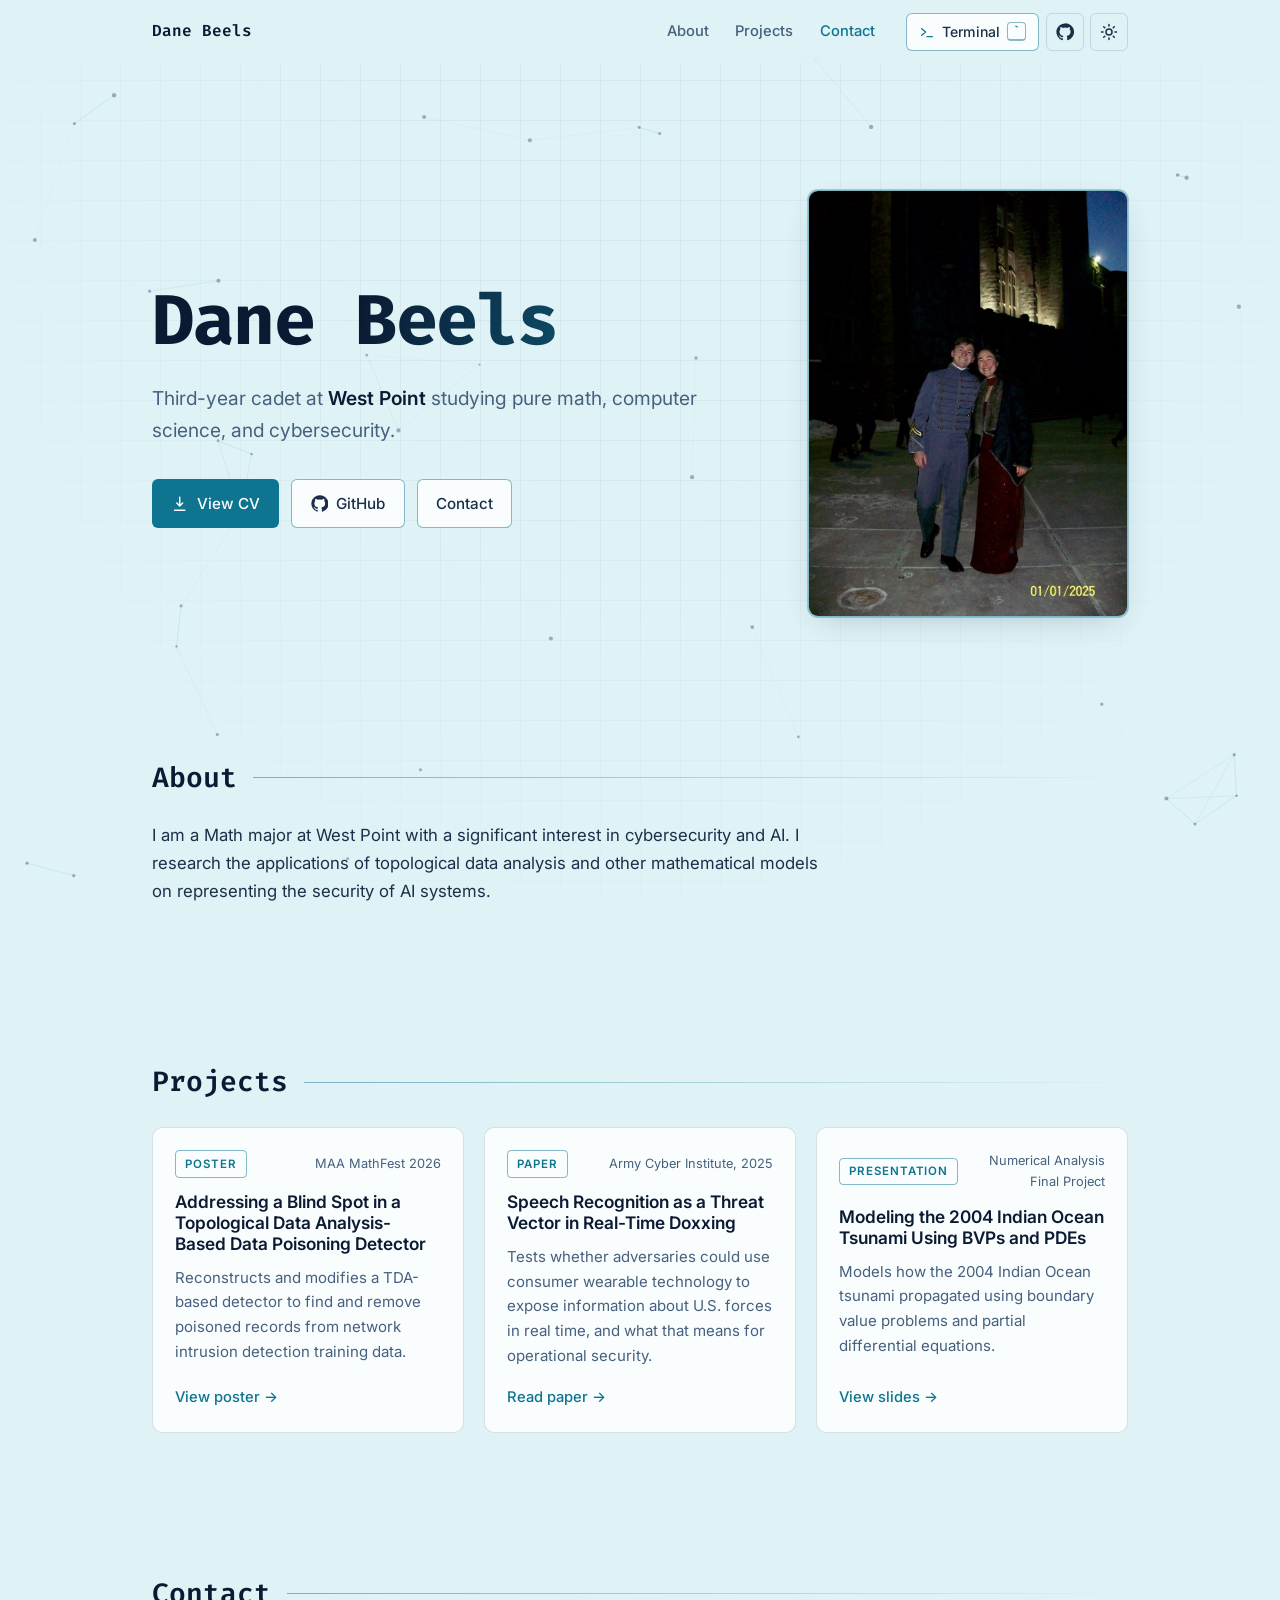
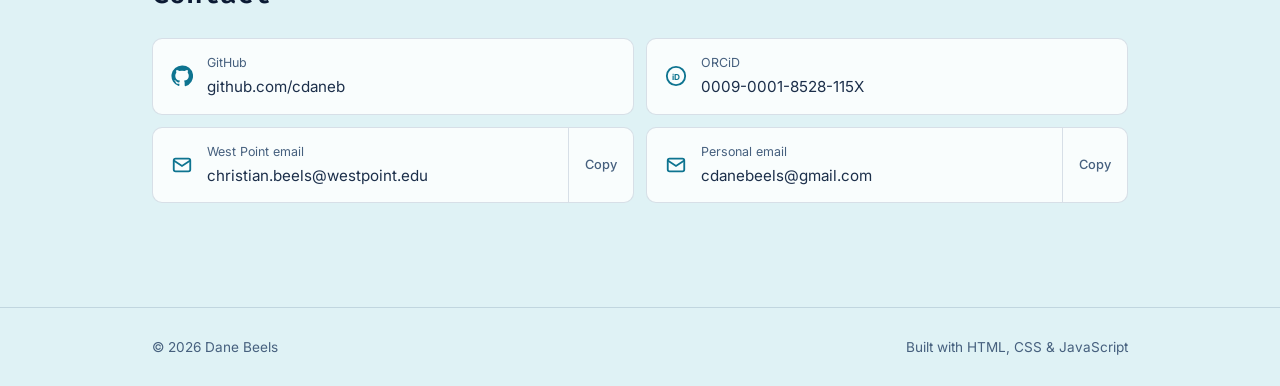
==== commit 424eb349: "edit photos" ====
--- a/index.html
+++ b/index.html
@@ -4,7 +4,7 @@
     <meta charset="UTF-8">
     <meta name="viewport" content="width=device-width, initial-scale=1.0">
     <title>Dane Beels</title>
-    <meta name="description" content="Dane Beels: West Point cadet studying mathematical sciences, computer science, and cybersecurity. Research in topological data analysis and network defense.">
+    <meta name="description" content="Dane Beels: West Point cadet studying mathematical sciences, computer science, and cybersecurity. Research in topological data analysis and AI security.">
     <meta name="author" content="Christian Dane Beels">
     <link rel="canonical" href="https://cdaneb.github.io/">
 
@@ -64,7 +64,6 @@
           <ul class="nav__links">
             <li><a href="#about">About</a></li>
             <li><a href="#projects">Projects</a></li>
-            <li><a href="#photos">Photos</a></li>
             <li><a href="#contact">Contact</a></li>
           </ul>
           <div class="nav__actions">
@@ -87,34 +86,28 @@
     <main id="main">
       <!-- ============ HERO ============ -->
       <section class="hero container" id="top">
-        <h1 class="hero__name">Dane Beels</h1>
-        <p class="hero__lead">
-          Third-year cadet at <strong>West Point</strong> studying pure math, computer science, and cybersecurity.
-          I apply topology and data analysis to problems in network defense.
-        </p>
-        <div class="hero__cta">
-          <a class="btn btn--primary" href="pdfs/beels_cv.pdf" target="_blank" rel="noopener">
-            <svg viewBox="0 0 24 24" aria-hidden="true"><path d="M12 3v12m0 0l-4-4m4 4l4-4M5 21h14" fill="none" stroke="currentColor" stroke-width="2" stroke-linecap="round" stroke-linejoin="round"/></svg>
-            View CV
-          </a>
-          <a class="btn btn--ghost" href="https://github.com/cdaneb" target="_blank" rel="noopener">
-            <svg viewBox="0 0 24 24" aria-hidden="true"><path fill="currentColor" d="M12 .5a11.5 11.5 0 0 0-3.64 22.41c.58.1.79-.25.79-.56v-2c-3.2.7-3.88-1.37-3.88-1.37-.53-1.33-1.29-1.69-1.29-1.69-1.04-.71.08-.7.08-.7 1.16.08 1.77 1.19 1.77 1.19 1.03 1.77 2.7 1.26 3.36.96.1-.75.4-1.26.73-1.55-2.56-.29-5.25-1.28-5.25-5.69 0-1.26.45-2.29 1.19-3.1-.12-.29-.52-1.46.11-3.05 0 0 .97-.31 3.17 1.18a11 11 0 0 1 5.77 0c2.2-1.49 3.17-1.18 3.17-1.18.63 1.59.23 2.76.11 3.05.74.81 1.19 1.84 1.19 3.1 0 4.42-2.69 5.39-5.26 5.68.41.36.78 1.06.78 2.14v3.17c0 .31.21.67.8.56A11.5 11.5 0 0 0 12 .5Z"/></svg>
-            GitHub
-          </a>
-          <a class="btn btn--ghost" href="#contact">Contact</a>
-        </div>
-
-        <!-- Prominent launcher for the interactive terminal -->
-        <button class="launcher" type="button" data-open-terminal>
-          <span class="launcher__icon" aria-hidden="true">
-            <svg viewBox="0 0 24 24"><path d="M4 17l6-5-6-5M12 19h8" fill="none" stroke="currentColor" stroke-width="2" stroke-linecap="round" stroke-linejoin="round"/></svg>
-          </span>
-          <span class="launcher__text">
-            <span class="launcher__title">Prefer the command line?</span>
-            <span class="launcher__sub">Explore this site from an interactive terminal.</span>
-          </span>
-          <span class="launcher__key" aria-hidden="true">press <kbd>`</kbd></span>
-        </button>
+        <div class="hero__text">
+          <h1 class="hero__name">Dane Beels</h1>
+          <p class="hero__lead">
+            Third-year cadet at <strong>West Point</strong> studying pure math, computer science, and cybersecurity.
+          </p>
+          <div class="hero__cta">
+            <a class="btn btn--primary" href="pdfs/beels_cv.pdf" target="_blank" rel="noopener">
+              <svg viewBox="0 0 24 24" aria-hidden="true"><path d="M12 3v12m0 0l-4-4m4 4l4-4M5 21h14" fill="none" stroke="currentColor" stroke-width="2" stroke-linecap="round" stroke-linejoin="round"/></svg>
+              View CV
+            </a>
+            <a class="btn btn--ghost" href="https://github.com/cdaneb" target="_blank" rel="noopener">
+              <svg viewBox="0 0 24 24" aria-hidden="true"><path fill="currentColor" d="M12 .5a11.5 11.5 0 0 0-3.64 22.41c.58.1.79-.25.79-.56v-2c-3.2.7-3.88-1.37-3.88-1.37-.53-1.33-1.29-1.69-1.29-1.69-1.04-.71.08-.7.08-.7 1.16.08 1.77 1.19 1.77 1.19 1.03 1.77 2.7 1.26 3.36.96.1-.75.4-1.26.73-1.55-2.56-.29-5.25-1.28-5.25-5.69 0-1.26.45-2.29 1.19-3.1-.12-.29-.52-1.46.11-3.05 0 0 .97-.31 3.17 1.18a11 11 0 0 1 5.77 0c2.2-1.49 3.17-1.18 3.17-1.18.63 1.59.23 2.76.11 3.05.74.81 1.19 1.84 1.19 3.1 0 4.42-2.69 5.39-5.26 5.68.41.36.78 1.06.78 2.14v3.17c0 .31.21.67.8.56A11.5 11.5 0 0 0 12 .5Z"/></svg>
+              GitHub
+            </a>
+            <a class="btn btn--ghost" href="#contact">Contact</a>
+          </div>
+        </div>
+
+        <figure class="hero__photo">
+          <img src="images/web/dane-beels.jpg" width="828" height="1104"
+               alt="Dane Beels in West Point full-dress gray uniform, standing outside at dusk">
+        </figure>
       </section>
 
       <!-- ============ ABOUT ============ -->
@@ -122,12 +115,7 @@
         <h2 class="section__title" id="about-h">About</h2>
         <div class="prose">
           <p>
-            I'm a B.S. Mathematical Sciences candidate (Class of 2028) at the United States Military Academy.
-            My research sits where math meets security. I use topological data analysis to find poisoned
-            training data in network intrusion detection systems, and I study how adversaries could turn everyday technology against U.S. forces.
-          </p>
-          <p>
-            Outside of research, I compete with the West Point Cyber Team and take photos when I travel.
+            I am a Math major at West Point with a significant interest in cybersecurity and AI. I research the applications of topological data analysis and other mathematical models on representing the security of AI systems.
           </p>
         </div>
       </section>
@@ -165,7 +153,7 @@
           <article class="card">
             <header class="card__head">
               <span class="badge">Presentation</span>
-              <span class="card__meta">Applied math</span>
+              <span class="card__meta">Numerical Analysis Final Project</span>
             </header>
             <h3 class="card__title">Modeling the 2004 Indian Ocean Tsunami Using BVPs and PDEs</h3>
             <p class="card__desc">
@@ -176,44 +164,9 @@
         </div>
       </section>
 
-      <!-- ============ PHOTOS ============ -->
-      <section class="section container reveal" id="photos" aria-labelledby="photos-h">
-        <h2 class="section__title" id="photos-h">Photography</h2>
-        <p class="section__lead">A few photos I've taken.</p>
-
-        <ul class="gallery">
-          <li>
-            <a class="gallery__item" href="images/web/granada-cathedral.jpg" data-caption="Granada Cathedral, Spain">
-              <img src="images/web/granada-cathedral-thumb.jpg" width="800" height="800" loading="lazy"
-                   alt="Looking straight up at the ornate carved stone vaults and central dome of Granada Cathedral">
-            </a>
-          </li>
-          <li>
-            <a class="gallery__item" href="images/web/alhambra.jpg" data-caption="The Alhambra and the Sierra Nevada, Granada">
-              <img src="images/web/alhambra-thumb.jpg" width="800" height="800" loading="lazy"
-                   alt="The Alhambra fortress on a wooded hill with snow-capped mountains behind it">
-            </a>
-          </li>
-          <li>
-            <a class="gallery__item" href="images/web/hutchinson-island.jpg" data-caption="Hutchinson Island, Florida">
-              <img src="images/web/hutchinson-island-thumb.jpg" width="800" height="450" loading="lazy"
-                   alt="A long sandy beach lined with high-rise condominiums under a blue sky">
-            </a>
-          </li>
-          <li>
-            <a class="gallery__item" href="images/web/ratatouille.jpg" data-caption="Ratatouille">
-              <img src="images/web/ratatouille-thumb.jpg" width="600" height="800" loading="lazy"
-                   alt="Overhead view of a ratatouille with spiraled slices of zucchini, squash, and tomato in a skillet">
-            </a>
-          </li>
-        </ul>
-      </section>
-
       <!-- ============ CONTACT ============ -->
       <section class="section container reveal" id="contact" aria-labelledby="contact-h">
         <h2 class="section__title" id="contact-h">Contact</h2>
-        <p class="section__lead">Open to research collaborations and conversations about math and security.</p>
-
         <ul class="links">
           <li class="link-row">
             <a href="https://github.com/cdaneb" target="_blank" rel="noopener">
@@ -274,17 +227,6 @@
       </div>
     </dialog>
 
-    <!-- ============ PHOTO LIGHTBOX ============ -->
-    <dialog class="lightbox" id="lightbox" aria-label="Photo viewer">
-      <figure class="lightbox__figure">
-        <img class="lightbox__img" id="lightbox-img" alt="">
-        <figcaption class="lightbox__caption" id="lightbox-caption"></figcaption>
-      </figure>
-      <button class="lightbox__btn lightbox__close" type="button" data-lightbox="close" aria-label="Close photo">×</button>
-      <button class="lightbox__btn lightbox__prev" type="button" data-lightbox="prev" aria-label="Previous photo">‹</button>
-      <button class="lightbox__btn lightbox__next" type="button" data-lightbox="next" aria-label="Next photo">›</button>
-    </dialog>
-
     <div class="toast" id="toast" role="status" aria-live="polite"></div>
 
     <script src="index.js"></script>
--- a/styles.css
+++ b/styles.css
@@ -301,38 +301,28 @@
 }
 .hero__cta { display: flex; flex-wrap: wrap; gap: .75rem; }
 
-/* terminal launcher */
-.launcher {
-  display: flex; align-items: center; gap: 1rem;
-  width: 100%; max-width: 38rem;
-  margin-top: 2.5rem;
-  padding: 1rem 1.2rem;
+/* portrait: right of the heading on desktop, below it on mobile */
+.hero {
+  display: grid;
+  grid-template-columns: minmax(0, 1fr) auto;
+  align-items: center;
+  gap: clamp(2rem, 5vw, 4rem);
+}
+.hero__photo {
+  margin: 0;
+  width: clamp(220px, 26vw, 320px);
+  aspect-ratio: 3 / 4;
+  overflow: hidden;
+  border-radius: var(--radius);
   border: 1px solid var(--border-strong);
-  border-radius: var(--radius);
-  background: var(--bg-elev);
-  color: var(--text);
-  text-align: left;
-  font: inherit;
-  cursor: pointer;
-  transition: box-shadow .2s, transform .15s var(--ease);
-}
-.launcher:hover { box-shadow: var(--glow); transform: translateY(-1px); }
-.launcher__icon {
-  display: grid; place-items: center;
-  width: 42px; height: 42px;
-  border-radius: var(--radius-sm);
-  background: var(--navy-950);
-  color: var(--cyan-400);
-  flex-shrink: 0;
-}
-.launcher__icon svg { width: 22px; height: 22px; }
-.launcher__text { display: flex; flex-direction: column; flex: 1; min-width: 0; }
-.launcher__title { font-weight: 600; color: var(--heading); }
-.launcher__sub { font-size: .9rem; color: var(--text-muted); }
-.launcher__key { font-size: .85rem; color: var(--text-muted); white-space: nowrap; }
-
-@media (max-width: 520px) {
-  .launcher__key { display: none; }
+  background: var(--bg-solid);
+  box-shadow: var(--glow);
+}
+.hero__photo img { width: 100%; height: 100%; object-fit: cover; display: block; }
+
+@media (max-width: 760px) {
+  .hero { grid-template-columns: minmax(0, 1fr); }
+  .hero__photo { width: min(100%, 320px); }
 }
 
 /* ==========================================================================
@@ -397,31 +387,6 @@
 .card__link span[aria-hidden] { display: inline-block; transition: transform .2s var(--ease); }
 .card:hover .card__link span[aria-hidden] { transform: translateX(3px); }
 .card__link::after { content: ""; position: absolute; inset: 0; } /* whole card clickable */
-
-/* ---------- photos ---------- */
-.gallery {
-  display: grid;
-  grid-template-columns: repeat(4, 1fr);
-  gap: .75rem;
-}
-.gallery__item {
-  display: block;
-  aspect-ratio: 1 / 1;
-  overflow: hidden;
-  border-radius: var(--radius);
-  border: 1px solid var(--border);
-  background: var(--bg-solid);
-}
-.gallery__item img {
-  width: 100%; height: 100%;
-  object-fit: cover;
-  transition: transform .5s var(--ease), opacity .3s;
-}
-.gallery__item:hover img { transform: scale(1.03); }
-
-@media (max-width: 760px) {
-  .gallery { grid-template-columns: repeat(2, 1fr); }
-}
 
 /* ---------- contact ---------- */
 .links {
@@ -527,55 +492,6 @@
   flex: 1; min-width: 0;
   background: transparent; border: none; outline: none;
   color: #fff; font: inherit; caret-color: var(--cyan-400);
-}
-
-/* ==========================================================================
-   LIGHTBOX (dialog)
-   ========================================================================== */
-.lightbox {
-  width: 100vw; height: 100vh;
-  max-width: none; max-height: none;
-  margin: 0; padding: 0;
-  border: none;
-  background: rgba(4, 10, 22, .92);
-  color: #dbeff3;
-}
-.lightbox[open] { display: grid; place-items: center; animation: fade .2s var(--ease); }
-.lightbox::backdrop { background: transparent; }
-@keyframes fade { from { opacity: 0; } }
-.lightbox__figure {
-  margin: 0;
-  display: flex; flex-direction: column; align-items: center; gap: .75rem;
-  padding: 56px 16px 24px;
-}
-.lightbox__img {
-  max-width: min(1400px, calc(100vw - 140px));
-  max-height: calc(100vh - 140px);
-  width: auto; height: auto;
-  border-radius: var(--radius-sm);
-  box-shadow: 0 30px 80px -20px rgba(0, 0, 0, .8);
-}
-.lightbox__caption { font-size: .92rem; color: #b0e0e6; text-align: center; }
-.lightbox__btn {
-  position: fixed;
-  display: grid; place-items: center;
-  width: 44px; height: 44px;
-  border-radius: 50%;
-  border: 1px solid rgba(176, 224, 230, .25);
-  background: rgba(11, 26, 51, .7);
-  color: #dbeff3;
-  font-size: 1.6rem; line-height: 1;
-  cursor: pointer;
-  transition: border-color .2s, color .2s;
-}
-.lightbox__btn:hover { color: var(--cyan-400); border-color: var(--cyan-400); }
-.lightbox__close { top: 16px; right: 16px; }
-.lightbox__prev { left: 16px; top: 50%; transform: translateY(-50%); }
-.lightbox__next { right: 16px; top: 50%; transform: translateY(-50%); }
-
-@media (max-width: 600px) {
-  .lightbox__img { max-width: calc(100vw - 32px); }
-  .lightbox__prev, .lightbox__next { top: auto; bottom: 16px; transform: none; }
 }
 
 /* ---------- toast ---------- */
